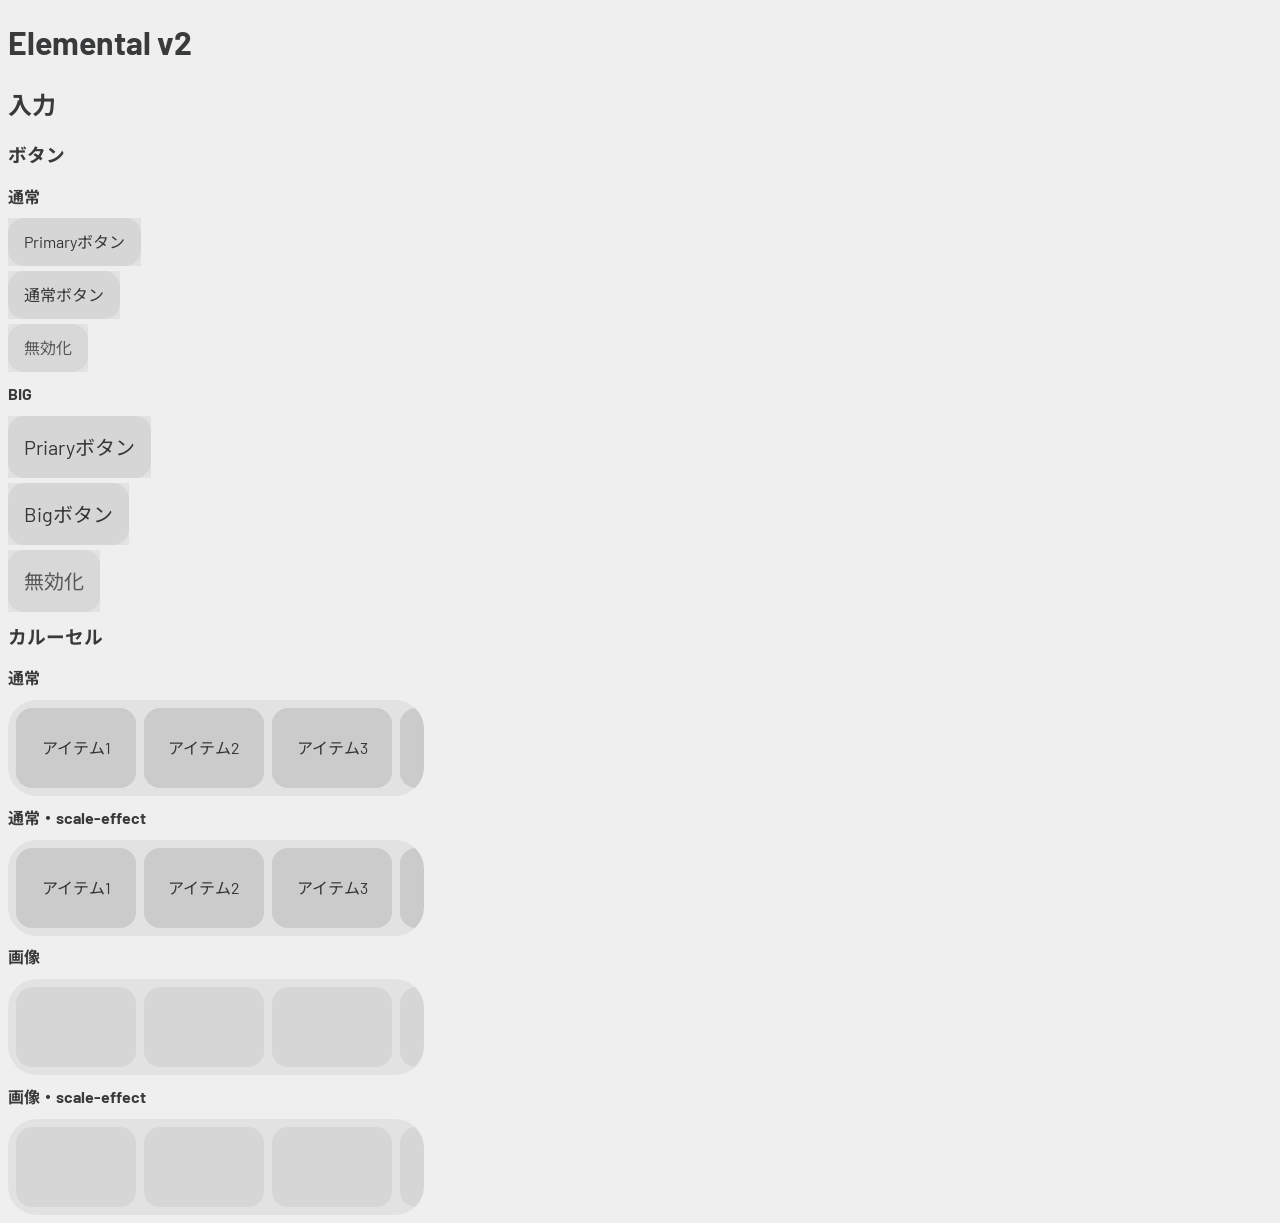
==== v2/index.html @ 9032136b "v2のため" ====
<!DOCTYPE html>
<html>
    <head>
        <title>Elemental v2</title>
        <link rel="preconnect" href="https://fonts.googleapis.com">
        <link rel="preconnect" href="https://fonts.gstatic.com" crossorigin>
        <link href="https://fonts.googleapis.com/css2?family=Barlow:ital,wght@0,100;0,200;0,300;0,400;0,500;0,600;0,700;0,800;0,900;1,100;1,200;1,300;1,400;1,500;1,600;1,700;1,800;1,900&family=Noto+Sans+JP:wght@100..900&display=swap" rel="stylesheet">
    </head>

    <link href="color.css" rel="stylesheet">

    <link href="test.css" rel="stylesheet">


    <link href="main.css" rel="stylesheet">


    <body>
        <h1>Elemental v2</h1>

        <h2>入力</h2>

        <h3>ボタン</h3>

        <link href="buttons.css" rel="stylesheet">

        <h4>通常</h4>

        <elm2-button primary>
            Primaryボタン
        </elm2-button>
        <elm2-button>
            通常ボタン
        </elm2-button>
        <elm2-button disabled>
            無効化
        </elm2-button>

        <h4>BIG</h4>

        <elm2-button big primary>
            Priaryボタン
        </elm2-button>
        <elm2-button big>
            Bigボタン
        </elm2-button>
        <elm2-button big disabled>
            無効化
        </elm2-button>


        <h3>カルーセル</h3>
        
        <link href="carousel.css" rel="stylesheet">

        <h4>通常</h4>

        <elm2-carousel>

        <elm2-button carousel>
            アイテム1
        </elm2-button>
        <elm2-button carousel>
            アイテム2
        </elm2-button>
        <elm2-button carousel>
            アイテム3
        </elm2-button>
        <elm2-button carousel>
            アイテム4
        </elm2-button>
        <elm2-button carousel>
            アイテム5
        </elm2-button>
        <elm2-button carousel>
            アイテム6
        </elm2-button>
        
        </elm2-carousel>


        <h4>通常・scale-effect</h4>

        <elm2-carousel scale-effect>

        <elm2-button carousel>
            アイテム1
        </elm2-button>
        <elm2-button carousel>
            アイテム2
        </elm2-button>
        <elm2-button carousel>
            アイテム3
        </elm2-button>
        <elm2-button carousel>
            アイテム4
        </elm2-button>
        <elm2-button carousel>
            アイテム5
        </elm2-button>
        <elm2-button carousel>
            アイテム6
        </elm2-button>
        
        </elm2-carousel>


        <h4>画像</h4>

        <elm2-carousel image>

        <elm2-button carousel style="--src-url:url(https://search3958.github.io/newtab/bgimg/take2.png);">
        </elm2-button>
        <elm2-button carousel style="--src-url:url(https://search3958.github.io/newtab/bgimg/joson1.webp);">
        </elm2-button>
        <elm2-button carousel style="--src-url:url(https://search3958.github.io/newtab/bgimg/3958Glass4.webp);">
        </elm2-button>
        <elm2-button carousel style="--src-url:url(https://search3958.github.io/newtab/bgimg/m3x1.webp);">
        </elm2-button>
        <elm2-button carousel style="--src-url:url(https://search3958.github.io/newtab/bgimg/wabe1.webp);">
        </elm2-button>
        <elm2-button carousel style="--src-url:url(https://search3958.github.io/newtab/bgimg/circle1.webp);">
        </elm2-button>
        <elm2-button carousel style="--src-url:url(https://search3958.github.io/newtab/bgimg/glass2.webp);">
        </elm2-button>
        
        </elm2-carousel>


        <h4>画像・scale-effect</h4>

        <elm2-carousel image scale-effect>

        <elm2-button carousel style="--src-url:url(https://search3958.github.io/newtab/bgimg/take2.png);">
        </elm2-button>
        <elm2-button carousel style="--src-url:url(https://search3958.github.io/newtab/bgimg/joson1.webp);">
        </elm2-button>
        <elm2-button carousel style="--src-url:url(https://search3958.github.io/newtab/bgimg/3958Glass4.webp);">
        </elm2-button>
        <elm2-button carousel style="--src-url:url(https://search3958.github.io/newtab/bgimg/m3x1.webp);">
        </elm2-button>
        <elm2-button carousel style="--src-url:url(https://search3958.github.io/newtab/bgimg/wabe1.webp);">
        </elm2-button>
        <elm2-button carousel style="--src-url:url(https://search3958.github.io/newtab/bgimg/circle1.webp);">
        </elm2-button>
        <elm2-button carousel style="--src-url:url(https://search3958.github.io/newtab/bgimg/glass2.webp);">
        </elm2-button>
        
        </elm2-carousel>



        
    </body>



    <script>
    
    class Elm2BaseElement extends HTMLElement {
    upgradeElement(tagName, className) {
        if (this.querySelector(`:scope > ${tagName}.${className}`)) return;

        const inner = document.createElement(tagName);
        inner.classList.add(className);
        
        const children = Array.from(this.childNodes);
        this.syncAttributes(this, inner);
        
        children.forEach(child => {
            inner.appendChild(child);
        });
        
        this.appendChild(inner);

        const observer = new MutationObserver(() => this.syncAttributes(this, inner));
        observer.observe(this, { attributes: true });
    }

    syncAttributes(source, target) {
        Array.from(source.attributes).forEach(attr => {
            if (attr.name !== 'class') {
                target.setAttribute(attr.name, attr.value);
            }
        });
    }
}

function checkCornerShapeSupport() {
    // 1. テスト用のダミー要素を作成
    const testEl = document.createElement('div');
    
    // 2. corner-shape を設定してみる
    // (将来的なプロパティ名の変更に備えて、複数の可能性をチェック)
    const props = ['corner-shape', '-webkit-corner-shape', 'border-corner-shape'];
    
    const isSupported = props.some(prop => {
        testEl.style[prop] = 'super-ellipse';
        // ブラウザが認識できない値の場合、styleプロパティは空（""）になる
        return testEl.style[prop] !== '';
    });

    // 3. 判定結果に基づいて変数をセット
    if (!isSupported) {
        // 未対応の場合のみ 1 をセット
        document.documentElement.style.setProperty('--elm2-corner-superellipse', '1');
        console.log('corner-shape: Not Supported');
    } 
}

function initElm2Carousels() {
    const carousels = document.querySelectorAll('elm2-carousel');
    carousels.forEach((el) => {
        el.classList.add('elm2');
    });
}

function elm2Button() {
    class Elm2Button extends Elm2BaseElement {
        connectedCallback() {
            this.upgradeElement('button', 'elm2');
        }
    }
    if (!customElements.get('elm2-button')) {
        customElements.define('elm2-button', Elm2Button);
    }
}

function initElm2Components() {
    // 1. corner-shape の判定と変数リセット
    checkCornerShapeSupport();
    // 2. カスタム要素（ボタン）の定義
    elm2Button();
    // 3. カルーセルのクラス付与
    initElm2Carousels();
}

if (document.readyState === 'loading') {
    document.addEventListener('DOMContentLoaded', initElm2Components);
} else {
    initElm2Components();
}
    </script>
</html>
---- v2/color.css ----
:root {
  /* --- 1. Base Psalette (기본 팔레트 정의) --- */
--elm2-test: #2d2e2f11;
--elm2-test-text: #191a1bd9;
--elm2-test-sub: #111314d8;
  
  --elm2-red-0: #000000;
  --elm2-red-10: #2f050c;
  --elm2-red-20: #5f0a18;
  --elm2-red-30: #8e1025;
  --elm2-red-40: #be1531;
  --elm2-red-50: #ED1A3D;
  --elm2-red-60: #f04864;
  --elm2-red-70: #f4758b;
  --elm2-red-80: #f8a3b1;
  --elm2-red-90: #fbd1d8;
  --elm2-red-100: #FFFFFF;

  --elm2-yellow-0: #000000;
  --elm2-yellow-10: #332a00;
  --elm2-yellow-20: #665500;
  --elm2-yellow-30: #997f00;
  --elm2-yellow-40: #ccaa00;
  --elm2-yellow-50: #FFD400;
  --elm2-yellow-60: #ffdc33;
  --elm2-yellow-70: #ffe466;
  --elm2-yellow-80: #ffec99;
  --elm2-yellow-90: #fff3cc;
  --elm2-yellow-100: #FFFFFF;

  --elm2-green-0: #000000;
  --elm2-green-10: #002315;
  --elm2-green-20: #00462b;
  --elm2-green-30: #006a40;
  --elm2-green-40: #008d56;
  --elm2-green-50: #00B06B;
  --elm2-green-60: #33c089;
  --elm2-green-70: #66cfa6;
  --elm2-green-80: #99dfc4;
  --elm2-green-90: #ccefe2;
  --elm2-green-100: #FFFFFF;

  --elm2-blue-0: #000000;
  --elm2-blue-10: #061430;
  --elm2-blue-20: #0d2860;
  --elm2-blue-30: #133b91;
  --elm2-blue-40: #1a4fc1;
  --elm2-blue-50: #2063F1;
  --elm2-blue-60: #4d82f4;
  --elm2-blue-70: #79a2f7;
  --elm2-blue-80: #a6c1f9;
  --elm2-blue-90: #d2e0fc;
  --elm2-blue-100: #FFFFFF;
  
  --elm2-gray-0:   #000000;
  --elm2-gray-5:   #070707;
  --elm2-gray-10:  #0F0F0F;
  --elm2-gray-20:  #272727;
  --elm2-gray-30:  #3F3F3F;
  --elm2-gray-40:  #4F4F4F;
  --elm2-gray-50:  #5F5F5F;
  --elm2-gray-60:  #6F6F6F;
  --elm2-gray-70:  #7F7F7F;
  --elm2-gray-80:  #8F8F8F;
  --elm2-gray-90:  #9F9F9F;
  --elm2-gray-93:  #AFAFAF;
  --elm2-gray-95:  #BFBFBF;
  --elm2-gray-97:  #D7D7D7;
  --elm2-gray-98:  #EFEFEF;
  --elm2-gray-99:  #F7F7F7;
  --elm2-gray-100: #FFFFFF;

  /* --- 2. Semantic Mappings: Light Mode (Default) --- */
  --md-sys-color-primary: var(--elm2-gray-0);
  --md-sys-color-on-primary: var(--elm2-gray-100);
  --md-sys-color-primary-container: var(--elm2-gray-90);
  --md-sys-color-on-primary-container: var(--elm2-gray-10);

  --md-sys-color-secondary: var(--elm2-blue-50);
  --md-sys-color-on-secondary: var(--elm2-gray-100);
  --md-sys-color-secondary-container: var(--elm2-blue-90);
  --md-sys-color-on-secondary-container: var(--elm2-blue-10);

  --md-sys-color-surface: var(--elm2-gray-98); /* 배경: --elm2-white-dark */
  --md-sys-color-on-surface: var(--elm2-gray-10); /* 텍스트: --elm2-black-light */
  
  --md-sys-color-surface-variant: var(--elm2-gray-95);
  --md-sys-color-on-surface-variant: var(--elm2-gray-40);

  --md-sys-color-outline: var(--elm2-gray-80);
  --md-sys-color-error: var(--elm2-red-50);
  --md-sys-color-on-error: var(--elm2-gray-100);
}

/* --- 3. Semantic Mappings: Dark Mode --- */
@media (prefers-color-scheme: dark) {
  :root {
    --elm2-test: #e4e8ed11;
--elm2-test-text: #e3e8edd9;
--elm2-test-sub: #dce7edd8;


    --md-sys-color-primary: var(--elm2-gray-100);
    --md-sys-color-on-primary: var(--elm2-gray-0);
    --md-sys-color-primary-container: var(--elm2-gray-30);
    --md-sys-color-on-primary-container: var(--elm2-gray-98);

    --md-sys-color-secondary: var(--elm2-blue-70);
    --md-sys-color-on-secondary: var(--elm2-gray-10);

    --md-sys-color-surface: var(--elm2-gray-0); /* 배경: --elm2-black */
    --md-sys-color-on-surface: var(--elm2-gray-98); /* 텍스트: --elm2-white-dark */
    
    --md-sys-color-surface-variant: var(--elm2-gray-20);
    --md-sys-color-on-surface-variant: var(--elm2-gray-80);

    --md-sys-color-outline: var(--elm2-gray-50);
    --md-sys-color-error: var(--elm2-red-70);
    --md-sys-color-on-error: var(--elm2-red-10);
  }
}
---- v2/test.css ----
:where(*:not(html):not(body)) {
    background: var(--elm2-test);
    color: var(--elm2-test-text);
}
---- v2/main.css ----
*{
    font-family: "Barlow", "Noto Sans JP", sans-serif;
    line-height: 1.5 !important;
    -webkit-font-smoothing: antialiased;
    corner-shape:superellipse(var(--elm2-corner-superellipse));
    border-radius: calc(var(--radius) * var(--elm2-corner-superellipse));
}
:root{
    --elm2-corner-superellipse:1.6;
    --elm2-default-radius:10px;
    --elm2-default-bezier:cubic-bezier(.42,.21,0,1);
}
body {
    background: var(--md-sys-color-surface);
    display: flex;
    flex-direction: column;
    flex-wrap: nowrap;
    gap: 5px;
}
h1,h2,h3,h4{
    margin:0.3em 0px;
    background:#0000;
}
---- v2/buttons.css ----
/* buttons.css */

elm2-button{
    width:fit-content;
}

button.elm2{
    height: 100%;
    --radius:var(--elm2-default-radius);
    padding:12px 16px;
    font-size:16px;
    border:none;
    box-shadow: 0 0 0 0px var(--elm2-test-sub);
    transition:all 0.3s var(--elm2-default-bezier),position  0s;
    opacity:1;
    background:;
    
}
button.elm2:hover{
    box-shadow: 0 0 0 2px var(--elm2-test-sub);
    --radius:var(--elm2-default-radius);
    padding:12px 16px;
    font-size:16px;
    background:;
}
button.elm2:active{
    opacity:0.9;
}

button.elm2[primary] {
    background:;
    box-shadow: 0 0 0 0px var(--elm2-test-sub);
}
button.elm2[primary]:hover {
    background:;
    box-shadow: 0 0 0 2px var(--elm2-test-sub);
}
button.elm2[primary]:active {
    background:;
}

button.elm2[big] {
    padding:16px;
    font-size:20px;
}

button.elm2[disabled] {
    box-shadow:none!important;
    opacity:0.8!important;
}
---- v2/carousel.css ----
/* carousel.css */

elm2-carousel.elm2 {
    display: flex;
    flex-wrap: nowrap;
    align-content: center;
    padding: 8px;
    gap: 8px;
    text-wrap-mode: nowrap;
    width: 400px;
    overflow:scroll;
    scrollbar-width: none;
    height:80px;
    --radius:calc(var(--elm2-default-radius) + 8px);
    --button-width:30%;
}


elm2-carousel.elm2 elm2-button {
    width: var(--button-width);
    flex-shrink: 0;
    --radius:var(--elm2-default-radius);
}


@keyframes elm2-carousel-in {
    0% { width: calc(var(--button-width) /3); }
    40%, 60% { width: var(--button-width); }
    100% { width: calc(var(--button-width) /3); }
}

elm2-carousel[scale-effect].elm2 elm2-button {
    padding:0px;
    flex-shrink: 0;
    transition: all 0.3s var(--elm2-default-bezier), position 0s;

    animation: elm2-carousel-in cubic-bezier(.5, 0, .5, 1) both;
    animation-timeline: view(inline);
    
    /* 入る時(entry)と出る時(exit)の両方に範囲を割り当てる */
    animation-range: entry 0% exit 100%;

    --radius: var(--elm2-default-radius);
}


button.elm2[carousel] {
    padding:0px;
    width:100%;
    overflow:hidden;
    display: flex;
    align-items: center;
    align-content: center;
    justify-content: center;
    flex-wrap: nowrap;
}

button.elm2[style] {
    background:#000;
}

elm2-carousel[image].elm2 elm2-button {

    background-image: var(--src-url) ;
    background-size: auto 150%;
    background-position: center;
    background-repeat: no-repeat;

}
elm2-carousel[image].elm2 elm2-button button {
    opacity:0;
}
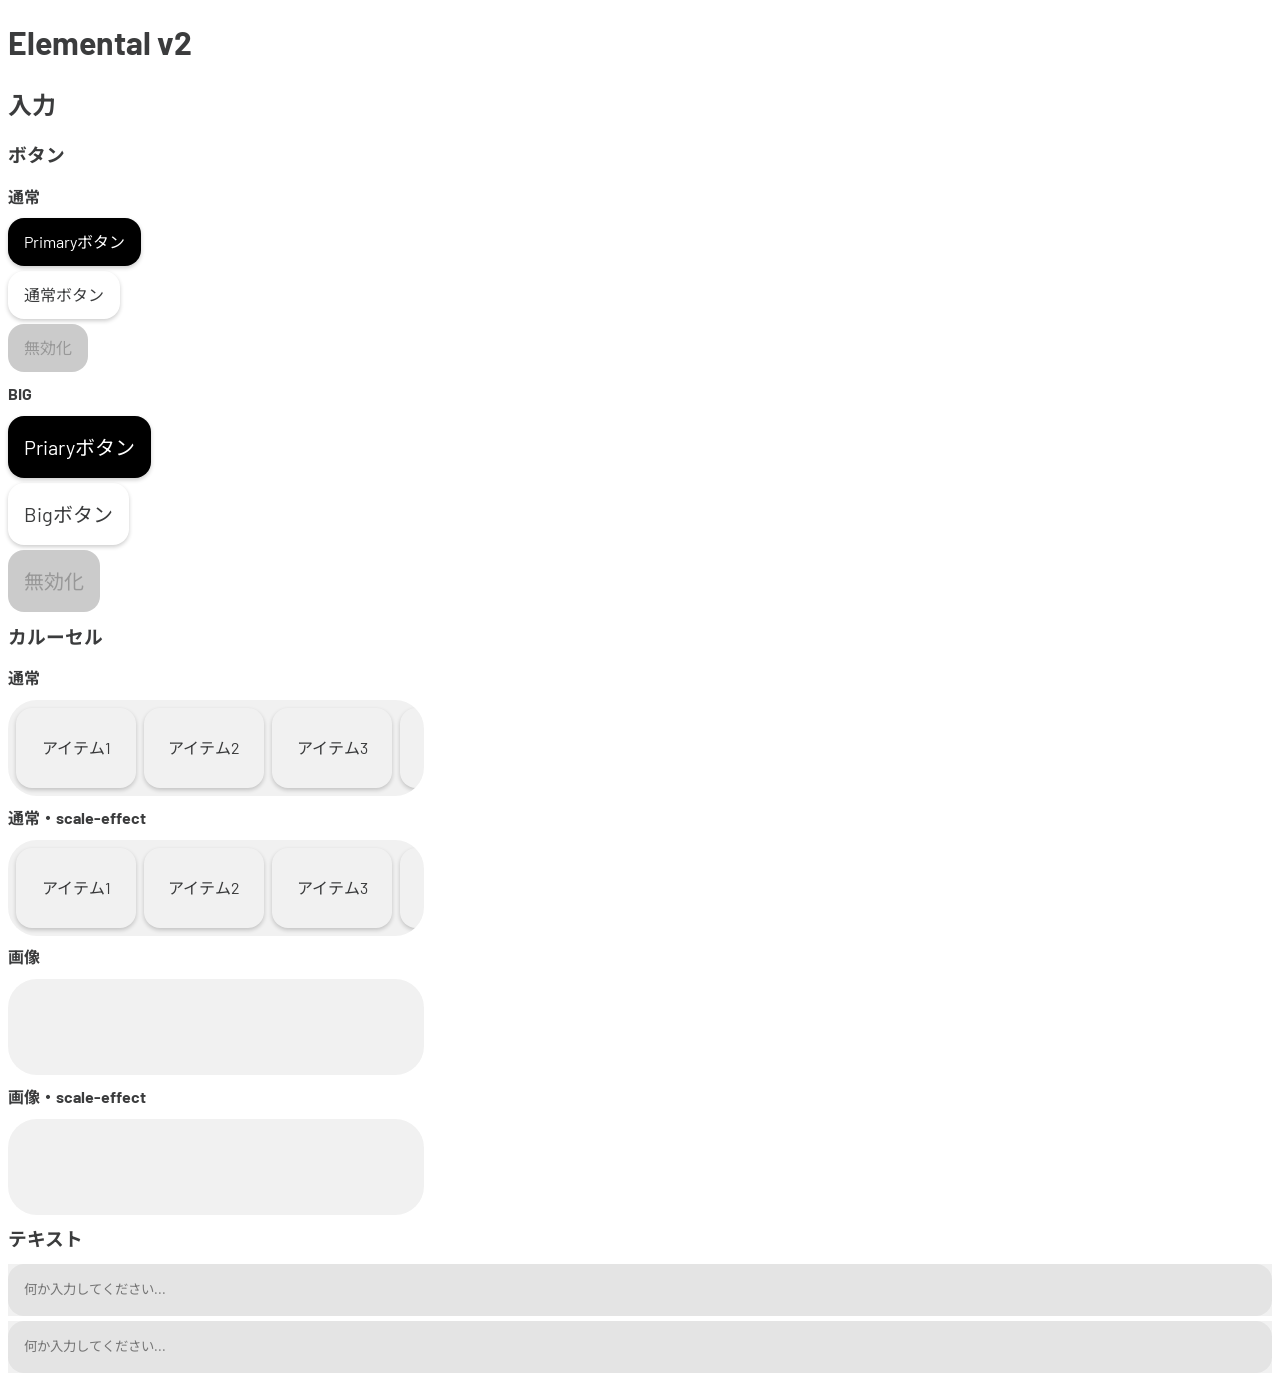
==== commit a95b8c94: "buttons update" ====
--- a/v2/index.html
+++ b/v2/index.html
@@ -7,12 +7,12 @@
         <link href="https://fonts.googleapis.com/css2?family=Barlow:ital,wght@0,100;0,200;0,300;0,400;0,500;0,600;0,700;0,800;0,900;1,100;1,200;1,300;1,400;1,500;1,600;1,700;1,800;1,900&family=Noto+Sans+JP:wght@100..900&display=swap" rel="stylesheet">
     </head>
 
-    <link href="color.css" rel="stylesheet">
-
-    <link href="test.css" rel="stylesheet">
-
-
-    <link href="main.css" rel="stylesheet">
+    <link href="styles/color.css" rel="stylesheet">
+
+    <link href="styles/test.css" rel="stylesheet">
+
+
+    <link href="styles/main.css" rel="stylesheet">
 
 
     <body>
@@ -22,7 +22,7 @@
 
         <h3>ボタン</h3>
 
-        <link href="buttons.css" rel="stylesheet">
+        <link href="styles/buttons.css" rel="stylesheet">
 
         <h4>通常</h4>
 
@@ -51,7 +51,7 @@
 
         <h3>カルーセル</h3>
         
-        <link href="carousel.css" rel="stylesheet">
+        <link href="styles/carousel.css" rel="stylesheet">
 
         <h4>通常</h4>
 
@@ -148,6 +148,18 @@
         
         </elm2-carousel>
 
+        <h3>テキスト</h3>
+
+        <link href="styles/input.css" rel="stylesheet">
+
+
+        <elm2-input id="search">
+            何か入力してください...
+        </elm2-input>
+
+        <elm2-input id="search" disabled>
+            何か入力してください...
+        </elm2-input>
 
 
         
@@ -156,7 +168,7 @@
 
 
     <script>
-    
+
     class Elm2BaseElement extends HTMLElement {
     upgradeElement(tagName, className) {
         if (this.querySelector(`:scope > ${tagName}.${className}`)) return;
@@ -167,14 +179,18 @@
         const children = Array.from(this.childNodes);
         this.syncAttributes(this, inner);
         
+        // 子要素（テキスト等）を一旦内部要素へ移動
         children.forEach(child => {
             inner.appendChild(child);
         });
         
         this.appendChild(inner);
 
+        // 属性の変更を監視して同期
         const observer = new MutationObserver(() => this.syncAttributes(this, inner));
         observer.observe(this, { attributes: true });
+        
+        return inner;
     }
 
     syncAttributes(source, target) {
@@ -186,28 +202,64 @@
     }
 }
 
+/**
+ * corner-shape のサポート判定
+ */
 function checkCornerShapeSupport() {
-    // 1. テスト用のダミー要素を作成
     const testEl = document.createElement('div');
-    
-    // 2. corner-shape を設定してみる
-    // (将来的なプロパティ名の変更に備えて、複数の可能性をチェック)
     const props = ['corner-shape', '-webkit-corner-shape', 'border-corner-shape'];
     
     const isSupported = props.some(prop => {
         testEl.style[prop] = 'super-ellipse';
-        // ブラウザが認識できない値の場合、styleプロパティは空（""）になる
         return testEl.style[prop] !== '';
     });
 
-    // 3. 判定結果に基づいて変数をセット
     if (!isSupported) {
-        // 未対応の場合のみ 1 をセット
         document.documentElement.style.setProperty('--elm2-corner-superellipse', '1');
         console.log('corner-shape: Not Supported');
     } 
 }
 
+/**
+ * コンポーネント定義: ボタン
+ */
+function elm2Button() {
+    class Elm2Button extends Elm2BaseElement {
+        connectedCallback() {
+            this.upgradeElement('button', 'elm2');
+        }
+    }
+    if (!customElements.get('elm2-button')) {
+        customElements.define('elm2-button', Elm2Button);
+    }
+}
+
+/**
+ * コンポーネント定義: インプット (新規)
+ */
+function elm2Input() {
+    class Elm2Input extends Elm2BaseElement {
+        connectedCallback() {
+            // 内部に input 要素を作成
+            const innerInput = this.upgradeElement('input', 'elm2');
+            
+            // <elm2-input>の中身のテキストを placeholder に変換する
+            // input要素は子要素（テキストノード）を保持できないための処理
+            const textContent = innerInput.textContent.trim();
+            if (textContent && !innerInput.hasAttribute('placeholder')) {
+                innerInput.setAttribute('placeholder', textContent);
+                innerInput.textContent = ''; // 内部のテキストノードをクリア
+            }
+        }
+    }
+    if (!customElements.get('elm2-input')) {
+        customElements.define('elm2-input', Elm2Input);
+    }
+}
+
+/**
+ * カルーセルの初期化
+ */
 function initElm2Carousels() {
     const carousels = document.querySelectorAll('elm2-carousel');
     carousels.forEach((el) => {
@@ -215,30 +267,22 @@
     });
 }
 
-function elm2Button() {
-    class Elm2Button extends Elm2BaseElement {
-        connectedCallback() {
-            this.upgradeElement('button', 'elm2');
-        }
-    }
-    if (!customElements.get('elm2-button')) {
-        customElements.define('elm2-button', Elm2Button);
-    }
-}
-
+/**
+ * 全コンポーネントの初期化実行
+ */
 function initElm2Components() {
-    // 1. corner-shape の判定と変数リセット
     checkCornerShapeSupport();
-    // 2. カスタム要素（ボタン）の定義
     elm2Button();
-    // 3. カルーセルのクラス付与
+    elm2Input(); // 追加されたコンポーネント
     initElm2Carousels();
 }
 
+// 実行
 if (document.readyState === 'loading') {
     document.addEventListener('DOMContentLoaded', initElm2Components);
 } else {
     initElm2Components();
 }
+
     </script>
 </html>
--- a/v2/styles/color.css
+++ b/v2/styles/color.css
@@ -0,0 +1,128 @@
+@charset "UTF-8";
+:root {
+  --elm2-test:#2d2e2f11;
+  --elm2-test-text:#191a1bd9;
+  --elm2-test-sub:#111314d8;
+  --elm2-red-0:#000000;
+  --elm2-red-10:#2f050c;
+  --elm2-red-20:#5f0a18;
+  --elm2-red-30:#8e1025;
+  --elm2-red-40:#be1531;
+  --elm2-red-50:#ED1A3D;
+  --elm2-red-60:#f04864;
+  --elm2-red-70:#f4758b;
+  --elm2-red-80:#f8a3b1;
+  --elm2-red-90:#fbd1d8;
+  --elm2-red-100:#FFFFFF;
+  --elm2-yellow-0:#000000;
+  --elm2-yellow-10:#332a00;
+  --elm2-yellow-20:#665500;
+  --elm2-yellow-30:#997f00;
+  --elm2-yellow-40:#ccaa00;
+  --elm2-yellow-50:#FFD400;
+  --elm2-yellow-60:#ffdc33;
+  --elm2-yellow-70:#ffe466;
+  --elm2-yellow-80:#ffec99;
+  --elm2-yellow-90:#fff3cc;
+  --elm2-yellow-100:#FFFFFF;
+  --elm2-green-0:#000000;
+  --elm2-green-10:#002315;
+  --elm2-green-20:#00462b;
+  --elm2-green-30:#006a40;
+  --elm2-green-40:#008d56;
+  --elm2-green-50:#00B06B;
+  --elm2-green-60:#33c089;
+  --elm2-green-70:#66cfa6;
+  --elm2-green-80:#99dfc4;
+  --elm2-green-90:#ccefe2;
+  --elm2-green-100:#FFFFFF;
+  --elm2-blue-0:#000000;
+  --elm2-blue-10:#061430;
+  --elm2-blue-20:#0d2860;
+  --elm2-blue-30:#133b91;
+  --elm2-blue-40:#1a4fc1;
+  --elm2-blue-50:#2063F1;
+  --elm2-blue-60:#4d82f4;
+  --elm2-blue-70:#79a2f7;
+  --elm2-blue-80:#a6c1f9;
+  --elm2-blue-90:#d2e0fc;
+  --elm2-blue-100:#FFFFFF;
+  --elm2-gray-0:#000000;
+  --elm2-gray-5:#070707;
+  --elm2-gray-10:#0F0F0F;
+  --elm2-gray-20:#272727;
+  --elm2-gray-30:#3F3F3F;
+  --elm2-gray-40:#4F4F4F;
+  --elm2-gray-50:#5F5F5F;
+  --elm2-gray-60:#6F6F6F;
+  --elm2-gray-70:#7F7F7F;
+  --elm2-gray-80:#8F8F8F;
+  --elm2-gray-90:#9F9F9F;
+  --elm2-gray-93:#AFAFAF;
+  --elm2-gray-95:#BFBFBF;
+  --elm2-gray-97:#D7D7D7;
+  --elm2-gray-98:#EFEFEF;
+  --elm2-gray-99:#F7F7F7;
+  --elm2-gray-100:#FFFFFF;
+  --elm2-black: var(--elm2-gray-0) /* 黒 */;
+  --elm2-black-light: var(--elm2-gray-10) /* 明るい黒（メインテキスト等） */;
+  --elm2-gray-darker: var(--elm2-gray-30) /* かなり濃いグレー */;
+  --elm2-gray-dark: var(--elm2-gray-50) /* 濃いグレー */;
+  --elm2-gray: var(--elm2-gray-70) /* 中間色グレー */;
+  --elm2-gray-light: var(--elm2-gray-90) /* 薄いグレー */;
+  --elm2-gray-lighter: var(--elm2-gray-95) /* かなり薄いグレー */;
+  --elm2-white-dark: var(--elm2-gray-98) /* 少し暗い白（背景のセクション分け等） */;
+  --elm2-white: var(--elm2-gray-100) /* 純粋な白 */;
+  /* --- Brand / Accent Colors (ブランド・アクセントカラー) --- */
+  --elm2-red: var(--elm2-red-50) /* メインのレッド */;
+  --elm2-yellow: var(--elm2-yellow-50) /* メインのイエロー */;
+  --elm2-green: var(--elm2-green-50) /* メインのグリーン */;
+  --elm2-blue: var(--elm2-blue-50) /* メインのブルー */;
+  /* --- Semantic Aliases (用途別の別名定義例) --- */
+  --elm2-text-primary: var(--elm2-black-light);
+  --elm2-text-body: var(--elm2-gray-darker);
+  --elm2-border: var(--elm2-gray-lighter);
+  --elm2-bg-surface: var(--elm2-white-dark);
+  /* --- 2. Semantic Mappings: Light Mode (Default) ---*/
+  --elm2-sys-color-primary:var(--elm2-gray-0);
+  --elm2-sys-color-on-primary:var(--elm2-gray-100);
+  --elm2-sys-color-primary-container:var(--elm2-gray-90);
+  --elm2-sys-color-on-primary-container:var(--elm2-gray-10);
+  --elm2-sys-color-secondary:var(--elm2-blue-50);
+  --elm2-sys-color-on-secondary:var(--elm2-gray-100);
+  --elm2-sys-color-secondary-container:var(--elm2-blue-90);
+  --elm2-sys-color-on-secondary-container:var(--elm2-blue-10);
+  --elm2-sys-color-surface:var(--elm2-gray-98);
+  /* 배경: --elm2-white-dark*/
+  --elm2-sys-color-on-surface:var(--elm2-gray-10);
+  /* 텍스트: --elm2-black-light*/
+  --elm2-sys-color-surface-variant:var(--elm2-gray-95);
+  --elm2-sys-color-on-surface-variant:var(--elm2-gray-40);
+  --elm2-sys-color-outline:var(--elm2-gray-80);
+  --elm2-sys-color-error:var(--elm2-red-50);
+  --elm2-sys-color-on-error:var(--elm2-gray-100);
+}
+
+/* --- 3. Semantic Mappings: Dark Mode ---*/
+@media (prefers-color-scheme: dark) {
+  :root {
+    --elm2-test:#e4e8ed11;
+    --elm2-test-text:#e3e8edd9;
+    --elm2-test-sub:#dce7edd8;
+    --elm2-sys-color-primary:var(--elm2-gray-100);
+    --elm2-sys-color-on-primary:var(--elm2-gray-0);
+    --elm2-sys-color-primary-container:var(--elm2-gray-30);
+    --elm2-sys-color-on-primary-container:var(--elm2-gray-98);
+    --elm2-sys-color-secondary:var(--elm2-blue-70);
+    --elm2-sys-color-on-secondary:var(--elm2-gray-10);
+    --elm2-sys-color-surface:var(--elm2-gray-0);
+    /* 배경: --elm2-black*/
+    --elm2-sys-color-on-surface:var(--elm2-gray-98);
+    /* 텍스트: --elm2-white-dark*/
+    --elm2-sys-color-surface-variant:var(--elm2-gray-20);
+    --elm2-sys-color-on-surface-variant:var(--elm2-gray-80);
+    --elm2-sys-color-outline:var(--elm2-gray-50);
+    --elm2-sys-color-error:var(--elm2-red-70);
+    --elm2-sys-color-on-error:var(--elm2-red-10);
+  }
+}/*# sourceMappingURL=color.css.map */
--- a/v2/styles/test.css
+++ b/v2/styles/test.css
@@ -0,0 +1,4 @@
+:where(*:not(html):not(body)) {
+  background: var(--elm2-test);
+  color: var(--elm2-test-text);
+}/*# sourceMappingURL=test.css.map */
--- a/v2/styles/main.css
+++ b/v2/styles/main.css
@@ -0,0 +1,26 @@
+* {
+  font-family: "Barlow", "Noto Sans JP", sans-serif;
+  line-height: 1.5 !important;
+  -webkit-font-smoothing: antialiased;
+  corner-shape: superellipse(var(--elm2-corner-superellipse));
+  border-radius: calc(var(--radius) * var(--elm2-corner-superellipse));
+}
+
+:root {
+  --elm2-corner-superellipse:1.6;
+  --elm2-default-radius:10px;
+  --elm2-default-bezier:cubic-bezier(0.42, 0.21, 0, 1);
+}
+
+body {
+  background: var(--md-sys-color-surface);
+  display: flex;
+  flex-direction: column;
+  flex-wrap: nowrap;
+  gap: 5px;
+}
+
+h1, h2, h3, h4 {
+  margin: 0.3em 0px;
+  background: rgba(0, 0, 0, 0);
+}/*# sourceMappingURL=main.css.map */
--- a/v2/styles/buttons.css
+++ b/v2/styles/buttons.css
@@ -0,0 +1,45 @@
+elm2-button {
+  width: -moz-fit-content;
+  width: fit-content;
+  background: rgba(0, 0, 0, 0);
+}
+
+button.elm2 {
+  height: 100%;
+  --radius:var(--elm2-default-radius);
+  padding: 12px 16px;
+  font-size: 16px;
+  border: none;
+  box-shadow: 0 2px 4px rgba(0, 0, 0, 0.2);
+  transition: all 0.3s var(--elm2-default-bezier), position 0s;
+  opacity: 1;
+  background: var(--white);
+  color: var(--black-light);
+}
+button.elm2:hover {
+  box-shadow: 0 0 0 2px var(--elm2-gray-lighter);
+  background: var(--elm2-white-dark);
+}
+button.elm2:active {
+  opacity: 0.9;
+}
+button.elm2[primary] {
+  background: var(--elm2-black);
+  color: var(--elm2-white-dark);
+  box-shadow: 0 2px 4px rgba(0, 0, 0, 0.2);
+  color: var(--elm2-white);
+}
+button.elm2[primary]:hover {
+  background: var(--elm2-gray-darker);
+  box-shadow: 0 0 0 2px var(--elm2-black);
+}
+button.elm2[big] {
+  padding: 16px;
+  font-size: 20px;
+}
+button.elm2[disabled] {
+  box-shadow: none !important;
+  opacity: 0.8 !important;
+  background: var(--elm2-gray-lighter) !important;
+  color: var(--elm2-gray) !important;
+}/*# sourceMappingURL=buttons.css.map */
--- a/v2/styles/carousel.css
+++ b/v2/styles/carousel.css
@@ -0,0 +1,64 @@
+/* carousel.css*/
+elm2-carousel.elm2 {
+  display: flex;
+  flex-wrap: nowrap;
+  align-content: center;
+  padding: 8px;
+  gap: 8px;
+  text-wrap-mode: nowrap;
+  width: 400px;
+  overflow: scroll;
+  scrollbar-width: none;
+  height: 80px;
+  --radius:calc(var(--elm2-default-radius) + 8px);
+  --button-width:30%;
+}
+elm2-carousel.elm2 elm2-button {
+  width: var(--button-width);
+  flex-shrink: 0;
+  --radius:var(--elm2-default-radius);
+}
+elm2-carousel[scale-effect].elm2 elm2-button {
+  padding: 0px;
+  flex-shrink: 0;
+  transition: all 0.3s var(--elm2-default-bezier), position 0s;
+  animation: elm2-carousel-in cubic-bezier(0.5, 0, 0.5, 1) both;
+  animation-timeline: view(inline);
+  animation-range: entry 0% exit 100%;
+  --radius:var(--elm2-default-radius);
+}
+
+@keyframes elm2-carousel-in {
+  0% {
+    width: calc(var(--button-width) / 3);
+  }
+  40%, 60% {
+    width: var(--button-width);
+  }
+  100% {
+    width: calc(var(--button-width) / 3);
+  }
+}
+button.elm2[carousel] {
+  padding: 0px;
+  width: 100%;
+  overflow: hidden;
+  display: flex;
+  align-items: center;
+  align-content: center;
+  justify-content: center;
+  flex-wrap: nowrap;
+}
+button.elm2[style] {
+  background: #000;
+}
+
+elm2-carousel[image].elm2 elm2-button {
+  background-image: var(--src-url);
+  background-size: auto 150%;
+  background-position: center;
+  background-repeat: no-repeat;
+}
+elm2-carousel[image].elm2 elm2-button button {
+  opacity: 0;
+}/*# sourceMappingURL=carousel.css.map */
--- a/v2/styles/input.css
+++ b/v2/styles/input.css
@@ -0,0 +1,16 @@
+input.elm2 {
+  border: 0px;
+  padding: 16px;
+  --radius:var(--elm2-default-radius);
+  outline: 0px;
+  width: calc(100% - 32px);
+  box-shadow: 0 0 0 0px var(--elm2-test-sub);
+  transition: all 0.3s var(--elm2-default-bezier), position 0s;
+}
+input.elm2:focus {
+  box-shadow: 0 0 0 2px var(--elm2-test-sub), 0 6px 16px rgba(0, 0, 0, 0.2666666667);
+}
+input.elm2[primary] {
+  box-shadow: none !important;
+  opacity: 0.8 !important;
+}/*# sourceMappingURL=input.css.map */
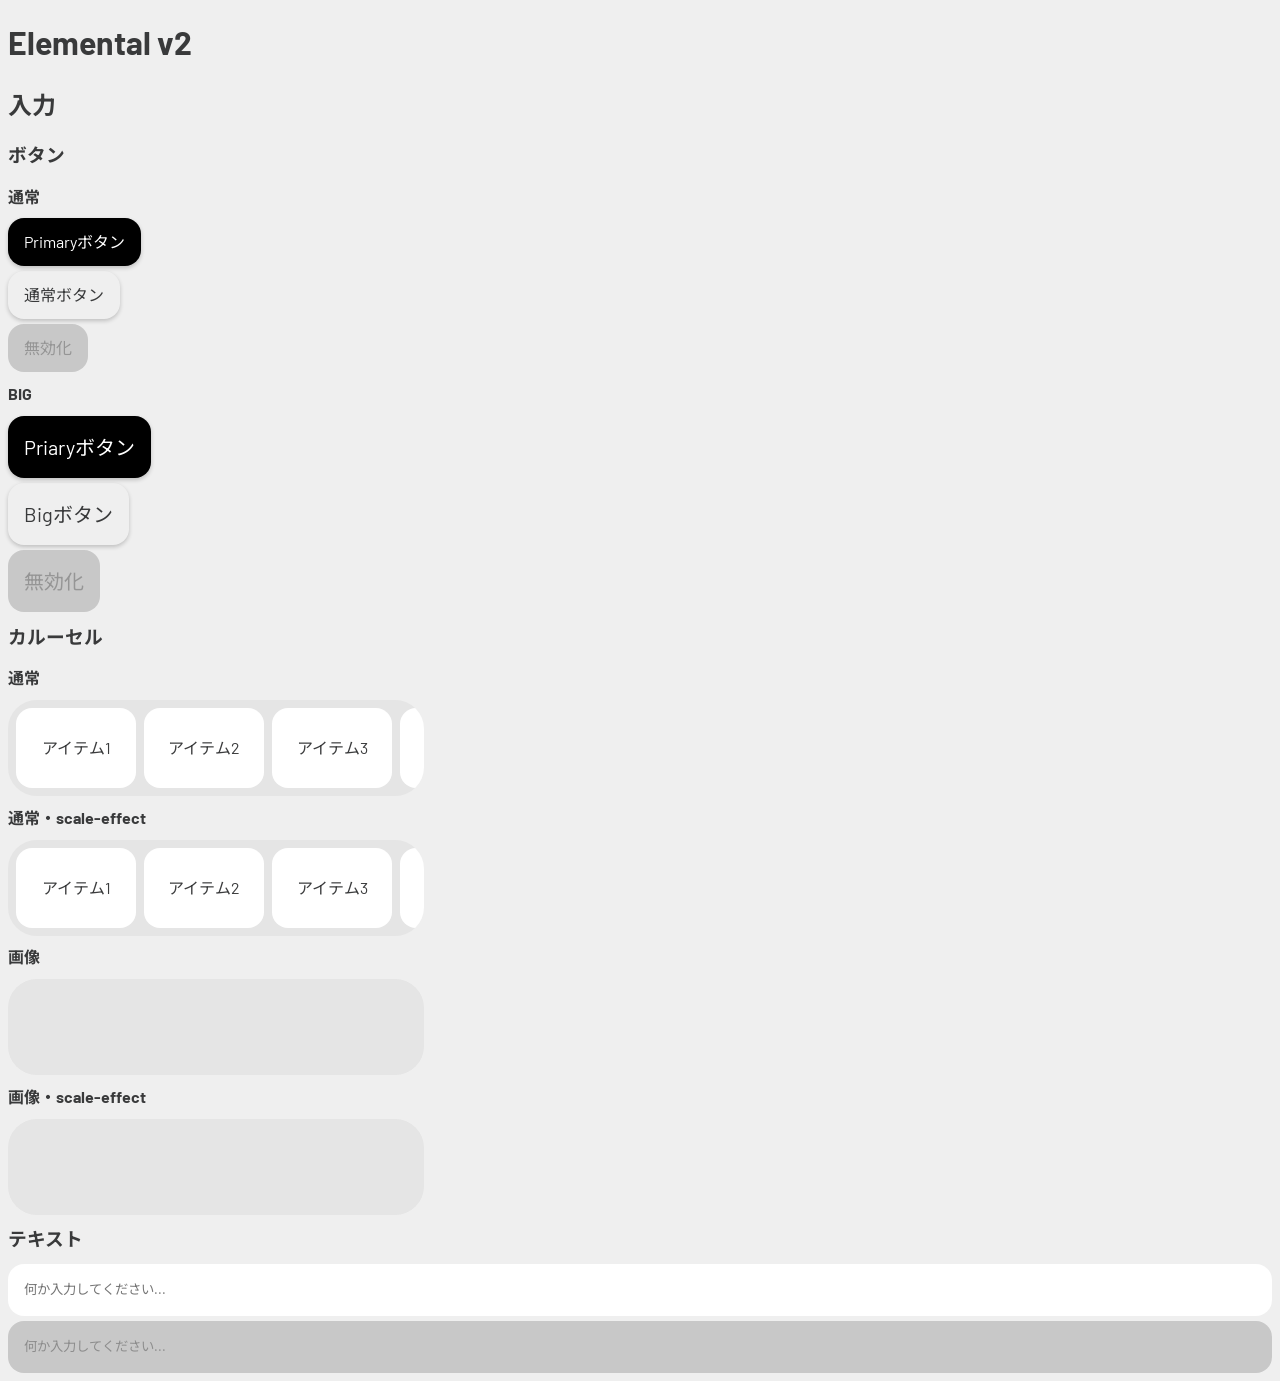
==== commit 270f323d: "update input,button," ====
--- a/v2/index.html
+++ b/v2/index.html
@@ -243,8 +243,10 @@
             // 内部に input 要素を作成
             const innerInput = this.upgradeElement('input', 'elm2');
             
+            // --- オートコンプリートをオフにする設定 ---
+            innerInput.setAttribute('autocomplete', 'off');
+            
             // <elm2-input>の中身のテキストを placeholder に変換する
-            // input要素は子要素（テキストノード）を保持できないための処理
             const textContent = innerInput.textContent.trim();
             if (textContent && !innerInput.hasAttribute('placeholder')) {
                 innerInput.setAttribute('placeholder', textContent);
--- a/v2/styles/main.css
+++ b/v2/styles/main.css
@@ -13,7 +13,7 @@
 }
 
 body {
-  background: var(--md-sys-color-surface);
+  background: var(--elm2-white-dark);
   display: flex;
   flex-direction: column;
   flex-wrap: nowrap;
--- a/v2/styles/carousel.css
+++ b/v2/styles/carousel.css
@@ -12,6 +12,7 @@
   height: 80px;
   --radius:calc(var(--elm2-default-radius) + 8px);
   --button-width:30%;
+  background: #e5e5e5;
 }
 elm2-carousel.elm2 elm2-button {
   width: var(--button-width);
@@ -48,6 +49,8 @@
   align-content: center;
   justify-content: center;
   flex-wrap: nowrap;
+  background: var(--elm2-white);
+  box-shadow: none;
 }
 button.elm2[style] {
   background: #000;
--- a/v2/styles/input.css
+++ b/v2/styles/input.css
@@ -1,16 +1,27 @@
+elm2-input {
+  background: rgba(0, 0, 0, 0);
+}
+
 input.elm2 {
+  background: var(--elm2-white);
   border: 0px;
   padding: 16px;
   --radius:var(--elm2-default-radius);
   outline: 0px;
   width: calc(100% - 32px);
-  box-shadow: 0 0 0 0px var(--elm2-test-sub);
+  box-shadow: 0 0 0 0px var(--elm2-gray-lighter);
   transition: all 0.3s var(--elm2-default-bezier), position 0s;
 }
 input.elm2:focus {
-  box-shadow: 0 0 0 2px var(--elm2-test-sub), 0 6px 16px rgba(0, 0, 0, 0.2666666667);
+  box-shadow: 0 0 0 2px var(--elm2-gray-lighter), 0 6px 16px rgba(0, 0, 0, 0.2666666667);
 }
 input.elm2[primary] {
   box-shadow: none !important;
   opacity: 0.8 !important;
+}
+input.elm2[disabled] {
+  box-shadow: none !important;
+  opacity: 0.8 !important;
+  background: var(--elm2-gray-lighter) !important;
+  color: var(--elm2-gray) !important;
 }/*# sourceMappingURL=input.css.map */
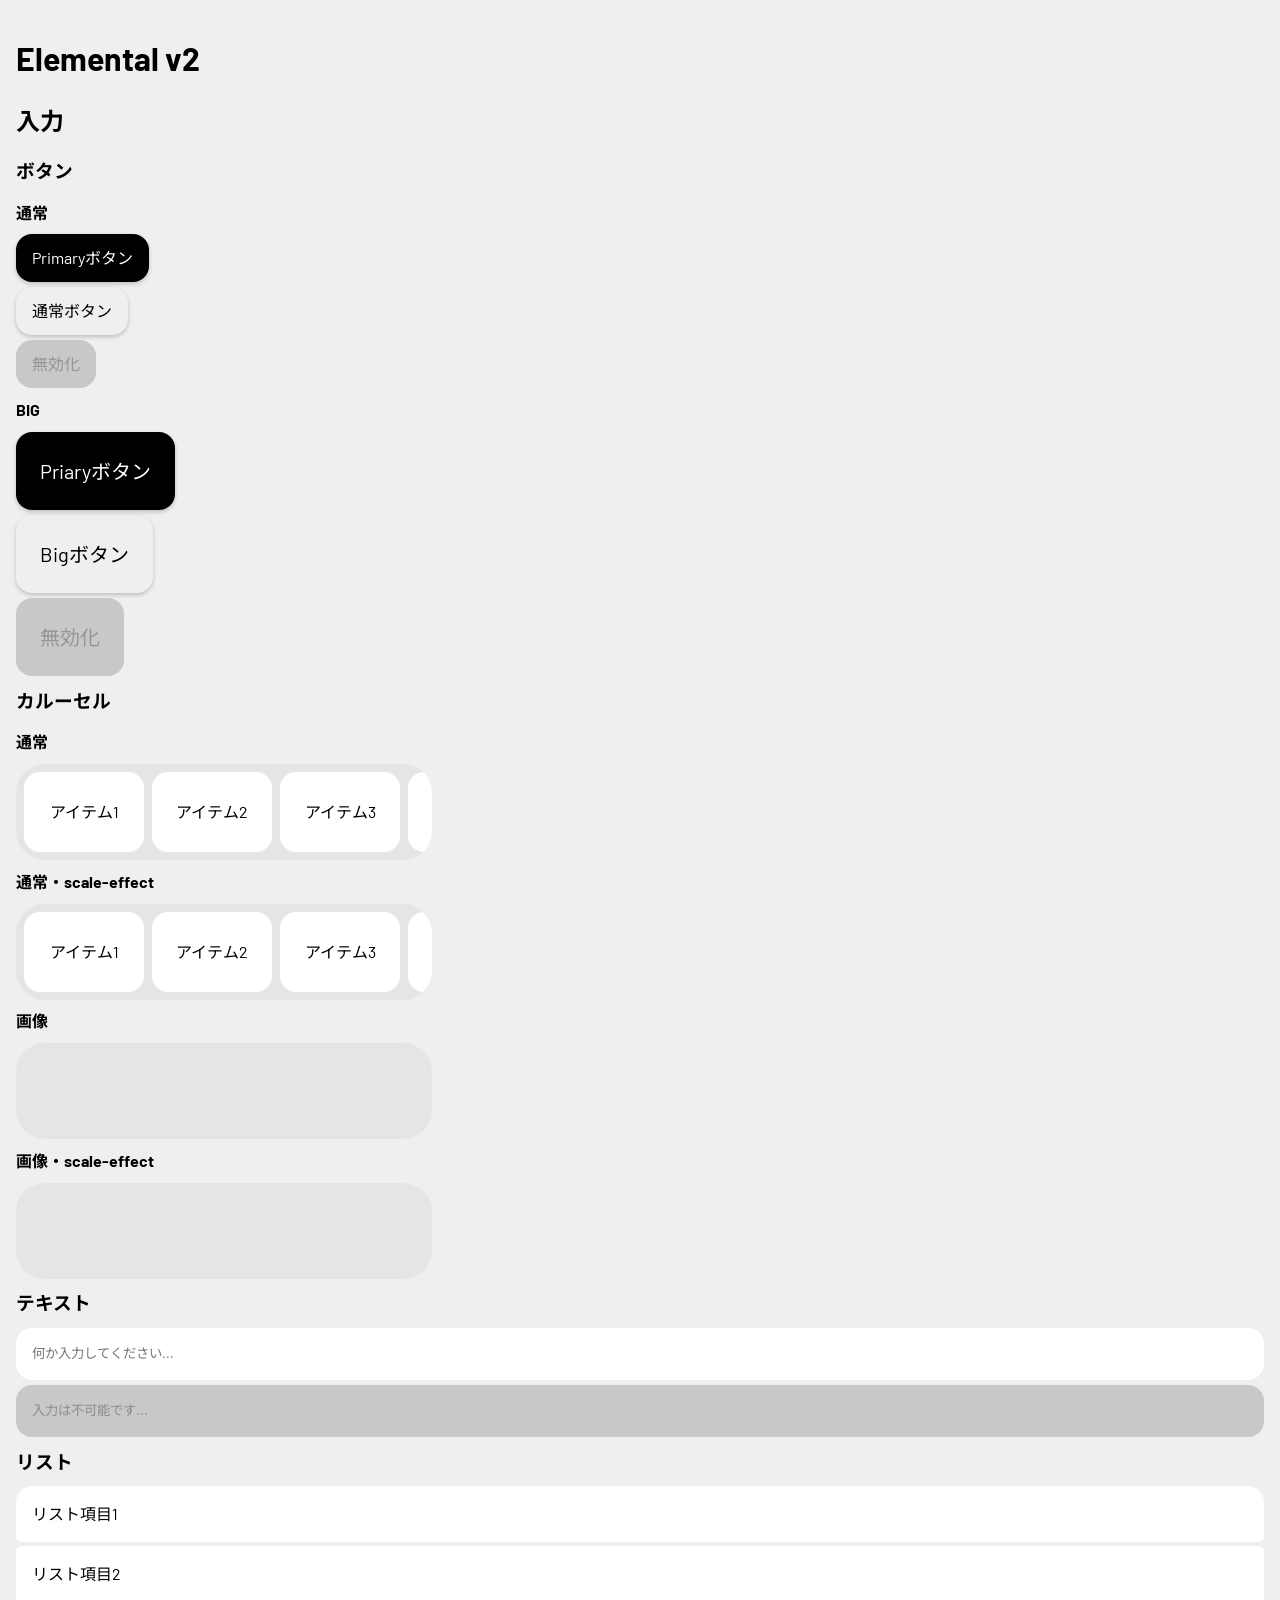
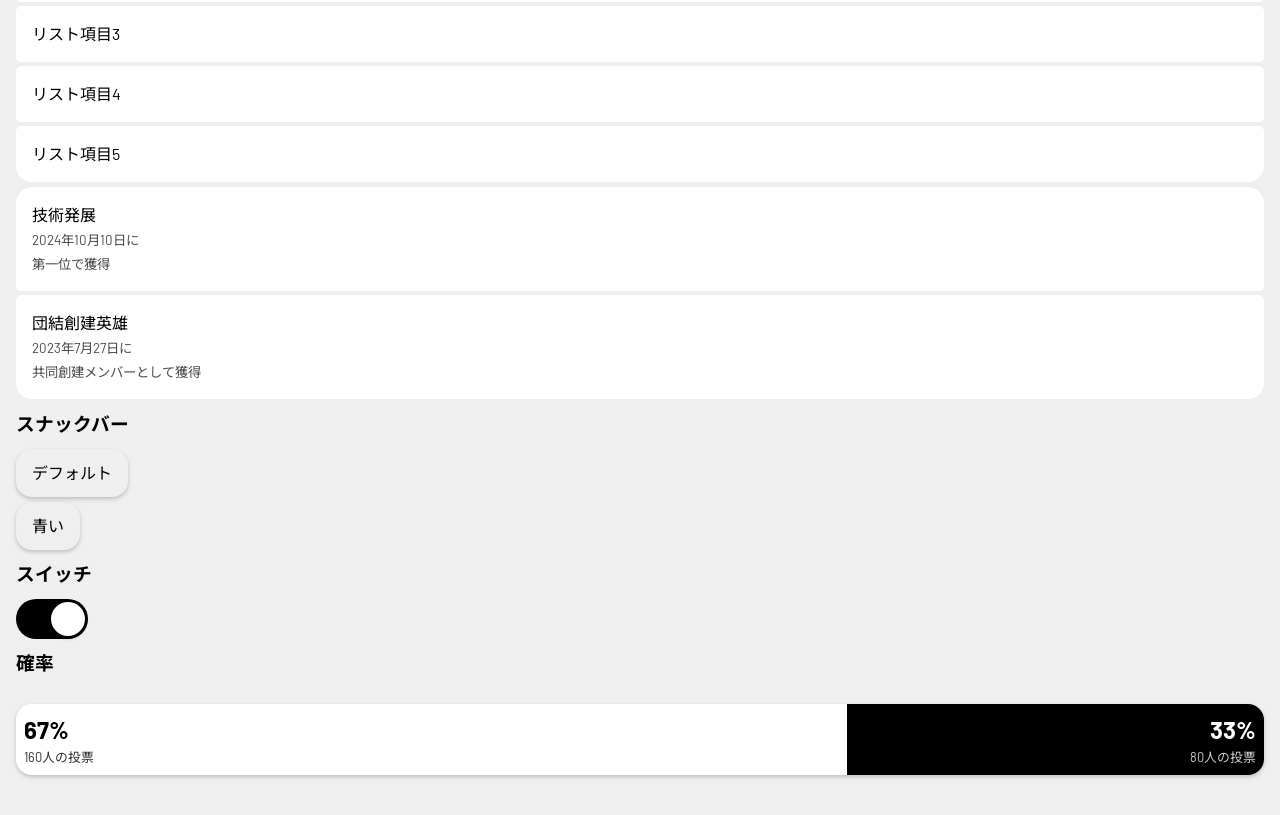
==== commit 49fa2021: "追加した: リスト,スナックバー,スイッチ,確率" ====
--- a/v2/index.html
+++ b/v2/index.html
@@ -9,7 +9,7 @@
 
     <link href="styles/color.css" rel="stylesheet">
 
-    <link href="styles/test.css" rel="stylesheet">
+    <!--link href="styles/test.css" rel="stylesheet"-->
 
 
     <link href="styles/main.css" rel="stylesheet">
@@ -158,9 +158,53 @@
         </elm2-input>
 
         <elm2-input id="search" disabled>
-            何か入力してください...
+            入力は不可能です...
         </elm2-input>
 
+
+        <h3>リスト</h3>
+
+
+        <link href="styles/list.css" rel="stylesheet">
+        <elm2-list-ul>
+            <elm2-list-li>リスト項目1</elm2-list-li>
+            <elm2-list-li>リスト項目2</elm2-list-li>
+            <elm2-list-li>リスト項目3</elm2-list-li>
+            <elm2-list-li>リスト項目4</elm2-list-li>
+            <elm2-list-li>リスト項目5</elm2-list-li>
+        </elm2-list-ul>
+
+
+        <elm2-list-ul>
+            <elm2-list-li>技術発展<br><small>2024年10月10日に<br>第一位で獲得</small></elm2-list-li>
+            <elm2-list-li>団結創建英雄<br><small>2023年7月27日に<br>共同創建メンバーとして獲得</small></elm2-list-li>
+        </elm2-list-ul>
+        
+
+        <h3>スナックバー</h3>
+
+
+        <link href="styles/snackbar.css" rel="stylesheet">
+
+        <elm2-button snackbar="こんにちは！">
+            デフォルト
+        </elm2-button>
+        <elm2-button snackbar="問題なく動作しています" bg="--elm2-blue-50">
+            青い
+        </elm2-button>
+
+
+        <h3>スイッチ</h3>
+
+        <link href="styles/switch.css" rel="stylesheet">
+        <elm2-switch id="setting1" name="notifications" checked></elm2-switch>
+
+
+        <h3>確率</h3>
+
+        <link href="styles/battle.css" rel="stylesheet">
+
+        <elm2-battle value="160,80" text="人の投票"></elm2-battle>
 
         
     </body>
@@ -233,6 +277,150 @@
         customElements.define('elm2-button', Elm2Button);
     }
 }
+/**
+ * elm2 Snackbar Manager
+ * 単一インスタンス管理
+ */
+const Elm2Snackbar = (() => {
+    let snackbarEl = null;
+    let hideTimer = null;
+
+    function createSnackbar() {
+        if (snackbarEl) {
+            console.log('[elm2-snackbar] 既存Snackbarを再利用');
+            return snackbarEl;
+        }
+
+        snackbarEl = document.createElement('div');
+        snackbarEl.className = 'elm2-snackbar-container';
+
+        const messageEl = document.createElement('span');
+        messageEl.className = 'elm2-snackbar-message';
+
+        const closeBtn = document.createElement('button');
+        closeBtn.className = 'elm2-snackbar-close';
+        closeBtn.type = 'button';
+        closeBtn.innerHTML = '<svg xmlns="http://www.w3.org/2000/svg" height="16px" viewBox="0 -960 960 960" width="16px" fill="#FFFFFF"><path d="m256-200-56-56 224-224-224-224 56-56 224 224 224-224 56 56-224 224 224 224-56 56-224-224-224 224Z"/></svg>';
+        closeBtn.addEventListener('click', () => {
+            console.log('[elm2-snackbar] 閉じるボタン押下');
+            hide(true);
+        });
+
+        snackbarEl.appendChild(messageEl);
+        snackbarEl.appendChild(closeBtn);
+
+        document.body.appendChild(snackbarEl);
+        console.log('[elm2-snackbar] Snackbar生成完了', snackbarEl);
+
+        return snackbarEl;
+    }
+function show(message, duration = 3000, bgColor = null) {
+    if (!message) {
+        console.warn('[elm2-snackbar] messageが空です');
+        return;
+    }
+
+    const el = createSnackbar();
+    if (!el) {
+        console.error('[elm2-snackbar] Snackbar要素取得失敗');
+        return;
+    }
+
+    const messageEl = el.querySelector('.elm2-snackbar-message');
+    if (!messageEl) {
+        console.error('[elm2-snackbar] message要素が存在しません');
+        return;
+    }
+
+    messageEl.textContent = message;
+
+    if (bgColor) {
+        const resolvedBg = bgColor.startsWith('--') ? `var(${bgColor})` : bgColor;
+        el.style.backgroundColor = resolvedBg;
+    } else {
+        el.style.backgroundColor = '';
+    }
+
+    // --- 修正ポイント：表示処理 ---
+    // すでに表示されている場合はタイマー更新のみ、
+    // 新規（または非表示状態）の場合は少し待ってからクラスを付与
+    if (el.classList.contains('is-visible')) {
+        console.log('[elm2-snackbar] 更新:', message);
+    } else {
+        // 1ms〜10ms程度の待機を入れることで、ブラウザに「描画準備」をさせる
+        setTimeout(() => {
+            el.classList.add('is-visible');
+            console.log('[elm2-snackbar] 表示開始:', message);
+        }, 10); 
+    }
+
+    if (hideTimer) {
+        clearTimeout(hideTimer);
+    }
+
+    hideTimer = setTimeout(hide, duration);
+}
+
+    function hide(force = false) {
+        if (!snackbarEl) {
+            console.warn('[elm2-snackbar] 非表示対象が存在しません');
+            return;
+        }
+
+        snackbarEl.classList.remove('is-visible');
+        console.log('[elm2-snackbar] 非表示', force ? '(強制)' : '');
+
+        if (hideTimer) {
+            clearTimeout(hideTimer);
+            hideTimer = null;
+            console.log('[elm2-snackbar] タイマー解除完了');
+        }
+    }
+
+    return {
+        show,
+        hide
+    };
+})();
+
+function initElm2SnackbarButtons() {
+    const buttons = document.querySelectorAll('elm2-button');
+
+    if (!buttons || buttons.length === 0) {
+        console.error('[elm2-snackbar] elm2-button が取得できません');
+        return;
+    }
+
+    buttons.forEach(btn => {
+        if (!btn) {
+            console.warn('[elm2-snackbar] null要素を検出、スキップ');
+            return;
+        }
+
+        const innerButton = btn.querySelector('button.elm2');
+
+        if (!innerButton) {
+            console.warn('[elm2-snackbar] 内部buttonが存在しません', btn);
+            return;
+        }
+
+        innerButton.addEventListener('click', () => {
+            const message = btn.getAttribute('snackbar');
+            const bgColor = btn.getAttribute('bg');
+
+            if (!message) {
+                console.log('[elm2-snackbar] snackbar属性なし、スキップ');
+                return;
+            }
+
+            Elm2Snackbar.show(message, 3000, bgColor);
+        });
+
+        console.log('[elm2-snackbar] clickイベント登録完了', innerButton);
+    });
+}
+
+
 
 /**
  * コンポーネント定義: インプット (新規)
@@ -270,14 +458,123 @@
 }
 
 /**
+ * コンポーネント定義: リスト（UL）
+ */
+function elm2ListUl() {
+    class Elm2ListUl extends Elm2BaseElement {
+        connectedCallback() {
+            console.log('[elm2-list-ul] connected');
+
+            const container = this.upgradeElement('div', 'elm2-list-container');
+
+            if (!container) {
+                console.error('[elm2-list-ul] container生成失敗');
+                return;
+            }
+
+            container.classList.add('elm2');
+            console.log('[elm2-list-ul] container生成成功', container);
+        }
+    }
+
+    if (!customElements.get('elm2-list-ul')) {
+        customElements.define('elm2-list-ul', Elm2ListUl);
+        console.log('[elm2-list-ul] custom element 定義完了');
+    }
+}
+
+/**
+ * コンポーネント定義: スイッチ (Checkboxベース)
+ */
+function elm2Switch() {
+    class Elm2Switch extends Elm2BaseElement {
+        connectedCallback() {
+            // 内部に input 要素を作成
+            const inner = this.upgradeElement('input', 'elm2-switch-inner');
+            inner.type = 'checkbox';
+
+            // JSから直接 .checked でアクセスできるようにプロパティを定義
+            Object.defineProperty(this, 'checked', {
+                get: () => inner.checked,
+                set: (val) => { inner.checked = val; },
+                configurable: true
+            });
+
+            // .value も同様にブリッジ
+            Object.defineProperty(this, 'value', {
+                get: () => inner.value,
+                set: (val) => { inner.value = val; },
+                configurable: true
+            });
+        }
+    }
+
+    if (!customElements.get('elm2-switch')) {
+        customElements.define('elm2-switch', Elm2Switch);
+    }
+}
+
+
+/**
+ * コンポーネント定義: バトル (投票表示)
+ */
+function elm2Battle() {
+    class Elm2Battle extends Elm2BaseElement {
+        connectedCallback() {
+            // 内部コンテナを作成
+            const container = this.upgradeElement('div', 'elm2-battle-container');
+            const valueAttr = this.getAttribute('value') || "0,0";
+            const values = valueAttr.split(',').map(v => parseInt(v.trim(), 10) || 0);
+            const total = values.reduce((a, b) => a + b, 0);
+            
+            // 元々のテキスト（「の投票」など）を取得
+            const suffix = this.getAttribute('text') || "";
+
+            // 既存の内容をクリアして構造を再構築
+            container.innerHTML = '';
+
+            values.forEach(v => {
+                const percent = total > 0 ? Math.round((v / total) * 100) : 0;
+                
+                const item = document.createElement('div');
+                item.style.setProperty('--value', percent);
+                
+                const percentEl = document.createElement('div');
+                percentEl.textContent = `${percent}%`;
+                
+                const labelEl = document.createElement('div');
+                labelEl.textContent = `${v}${suffix}`;
+                
+                item.appendChild(percentEl);
+                item.appendChild(labelEl);
+                container.appendChild(item);
+            });
+        }
+    }
+
+    if (!customElements.get('elm2-battle')) {
+        customElements.define('elm2-battle', Elm2Battle);
+    }
+}
+
+// initElm2Components 内に elm2Battle(); を追加してください
+
+/**
  * 全コンポーネントの初期化実行
  */
 function initElm2Components() {
     checkCornerShapeSupport();
     elm2Button();
-    elm2Input(); // 追加されたコンポーネント
+    elm2Input();
+    elm2ListUl();
     initElm2Carousels();
-}
+    initElm2SnackbarButtons();
+    elm2Switch();
+    elm2Battle(); // ←これを追加
+
+    console.log('全コンポーネント初期化完了');
+}
+
 
 // 実行
 if (document.readyState === 'loading') {
--- a/v2/styles/main.css
+++ b/v2/styles/main.css
@@ -4,6 +4,7 @@
   -webkit-font-smoothing: antialiased;
   corner-shape: superellipse(var(--elm2-corner-superellipse));
   border-radius: calc(var(--radius) * var(--elm2-corner-superellipse));
+  flex-shrink: 0;
 }
 
 :root {
@@ -18,9 +19,17 @@
   flex-direction: column;
   flex-wrap: nowrap;
   gap: 5px;
+  padding: 24px 16px;
+  margin: 0;
+  min-height: 40px;
+  min-width: 40px;
 }
 
 h1, h2, h3, h4 {
   margin: 0.3em 0px;
   background: rgba(0, 0, 0, 0);
+}
+
+small {
+  opacity: 0.7;
 }/*# sourceMappingURL=main.css.map */
--- a/v2/styles/buttons.css
+++ b/v2/styles/buttons.css
@@ -27,14 +27,16 @@
   background: var(--elm2-black);
   color: var(--elm2-white-dark);
   box-shadow: 0 2px 4px rgba(0, 0, 0, 0.2);
-  color: var(--elm2-white);
 }
 button.elm2[primary]:hover {
   background: var(--elm2-gray-darker);
   box-shadow: 0 0 0 2px var(--elm2-black);
 }
+button.elm2[primary] {
+  color: var(--elm2-white);
+}
 button.elm2[big] {
-  padding: 16px;
+  padding: 24px;
   font-size: 20px;
 }
 button.elm2[disabled] {
--- a/v2/styles/carousel.css
+++ b/v2/styles/carousel.css
@@ -32,12 +32,15 @@
 @keyframes elm2-carousel-in {
   0% {
     width: calc(var(--button-width) / 3);
+    opacity: 0.4;
   }
   40%, 60% {
     width: var(--button-width);
+    opacity: 1;
   }
   100% {
     width: calc(var(--button-width) / 3);
+    opacity: 0.4;
   }
 }
 button.elm2[carousel] {
--- a/v2/styles/list.css
+++ b/v2/styles/list.css
@@ -0,0 +1,17 @@
+.elm2-list-container.elm2 {
+  display: flex;
+  flex-direction: column;
+  gap: 4px;
+  background: transparent;
+  --radius: var(--elm2-default-radius);
+  overflow: scroll;
+}
+.elm2-list-container .elm2-list-ul {
+  background: transparent;
+}
+
+elm2-list-li {
+  background: var(--elm2-white);
+  padding: 16px;
+  --radius: calc(var(--elm2-default-radius) / 3);
+}/*# sourceMappingURL=list.css.map */
--- a/v2/styles/snackbar.css
+++ b/v2/styles/snackbar.css
@@ -0,0 +1,36 @@
+.elm2-snackbar-container {
+  position: fixed;
+  left: 50%;
+  bottom: 16px;
+  transform: translateX(-50%) translateY(120%);
+  background: var(--elm2-snackbar-bg);
+  color: var(--elm2-gray-100);
+  padding: 16px 20px;
+  padding-right: 12px;
+  --radius: var(--elm2-default-radius);
+  font-size: 16px;
+  z-index: var(--elm2-snackbar-z);
+  opacity: 0;
+  transition: transform 0.5s var(--elm2-default-bezier), opacity 0.5s var(--elm2-default-bezier);
+  min-width: 250px;
+  display: flex;
+  justify-content: space-between;
+  box-shadow: 0 2px 11px rgba(0, 0, 0, 0.2);
+  background-color: var(--elm2-sys-color-primary);
+}
+.elm2-snackbar-container.is-visible {
+  transform: translateX(-50%) translateY(0);
+  opacity: 1;
+}
+
+.elm2-snackbar-close {
+  border: none;
+  background: transparent;
+  position: relative;
+  top: 2px;
+}
+
+.elm2-snackbar-message,
+.elm2-snackbar-close {
+  filter: drop-shadow(0px 4px 8px rgba(0, 0, 0, 0.6666666667));
+}/*# sourceMappingURL=snackbar.css.map */
--- a/v2/styles/switch.css
+++ b/v2/styles/switch.css
@@ -0,0 +1,48 @@
+elm2-switch {
+  display: inline-block;
+  vertical-align: middle;
+  cursor: pointer;
+  position: relative;
+  width: 72px;
+  height: 40px;
+}
+elm2-switch .elm2-switch-inner {
+  position: absolute;
+  width: 0;
+  height: 0;
+  margin: 0;
+  -webkit-appearance: none;
+     -moz-appearance: none;
+          appearance: none;
+}
+elm2-switch .elm2-switch-inner::before {
+  content: "";
+  display: block;
+  width: 72px;
+  height: 40px;
+  background-color: #ccc;
+  border-radius: 99px;
+  transition: background-color 0.2s;
+}
+elm2-switch .elm2-switch-inner::after {
+  content: "";
+  position: absolute;
+  top: 3px;
+  left: 3px;
+  width: 34px;
+  height: 34px;
+  background-color: white;
+  border-radius: 50%;
+  transition: transform 0.4s var(--elm2-default-bezier);
+  box-shadow: 0 2px 4px rgba(0, 0, 0, 0.2);
+}
+elm2-switch .elm2-switch-inner:checked::before {
+  background-color: var(--elm2-sys-color-primary);
+}
+elm2-switch .elm2-switch-inner:checked::after {
+  transform: translateX(32px);
+}
+elm2-switch .elm2-switch-inner:focus-visible::before {
+  outline: 2px solid #2196f3;
+  outline-offset: 2px;
+}/*# sourceMappingURL=switch.css.map */
--- a/v2/styles/battle.css
+++ b/v2/styles/battle.css
@@ -0,0 +1,47 @@
+@charset "UTF-8";
+elm2-battle {
+  display: block;
+  width: 100%;
+  margin: 1em 0;
+}
+
+.elm2-battle-container {
+  display: flex;
+  width: 100%;
+  box-shadow: 0 2px 4px rgba(0, 0, 0, 0.2);
+  --radius: var(--elm2-default-radius);
+  overflow: hidden;
+}
+.elm2-battle-container > div {
+  /* --value に基づいて幅を決定 */
+  flex: var(--value) 0 0;
+  min-width: -moz-fit-content;
+  min-width: fit-content;
+  background: var(--elm2-white);
+  padding: 8px;
+  box-sizing: border-box;
+  overflow: hidden;
+  white-space: nowrap;
+  --radius: 0;
+  /* 2つ目の要素の色を変える例 */
+}
+.elm2-battle-container > div:nth-child(2) {
+  background-color: var(--elm2-sys-color-primary);
+  color: var(--elm2-white);
+  text-align: right;
+}
+.elm2-battle-container > div {
+  /* %が表示されている数字部分のフォントサイズを変更 */
+}
+.elm2-battle-container > div > div:first-child {
+  font-size: 1.5rem;
+  font-weight: bold;
+  line-height: 1.2;
+}
+.elm2-battle-container > div {
+  /* 「160の投票」など、下のテキスト部分のサイズを微調整する場合 */
+}
+.elm2-battle-container > div > div:last-child {
+  font-size: 0.8rem;
+  opacity: 0.8;
+}/*# sourceMappingURL=battle.css.map */
